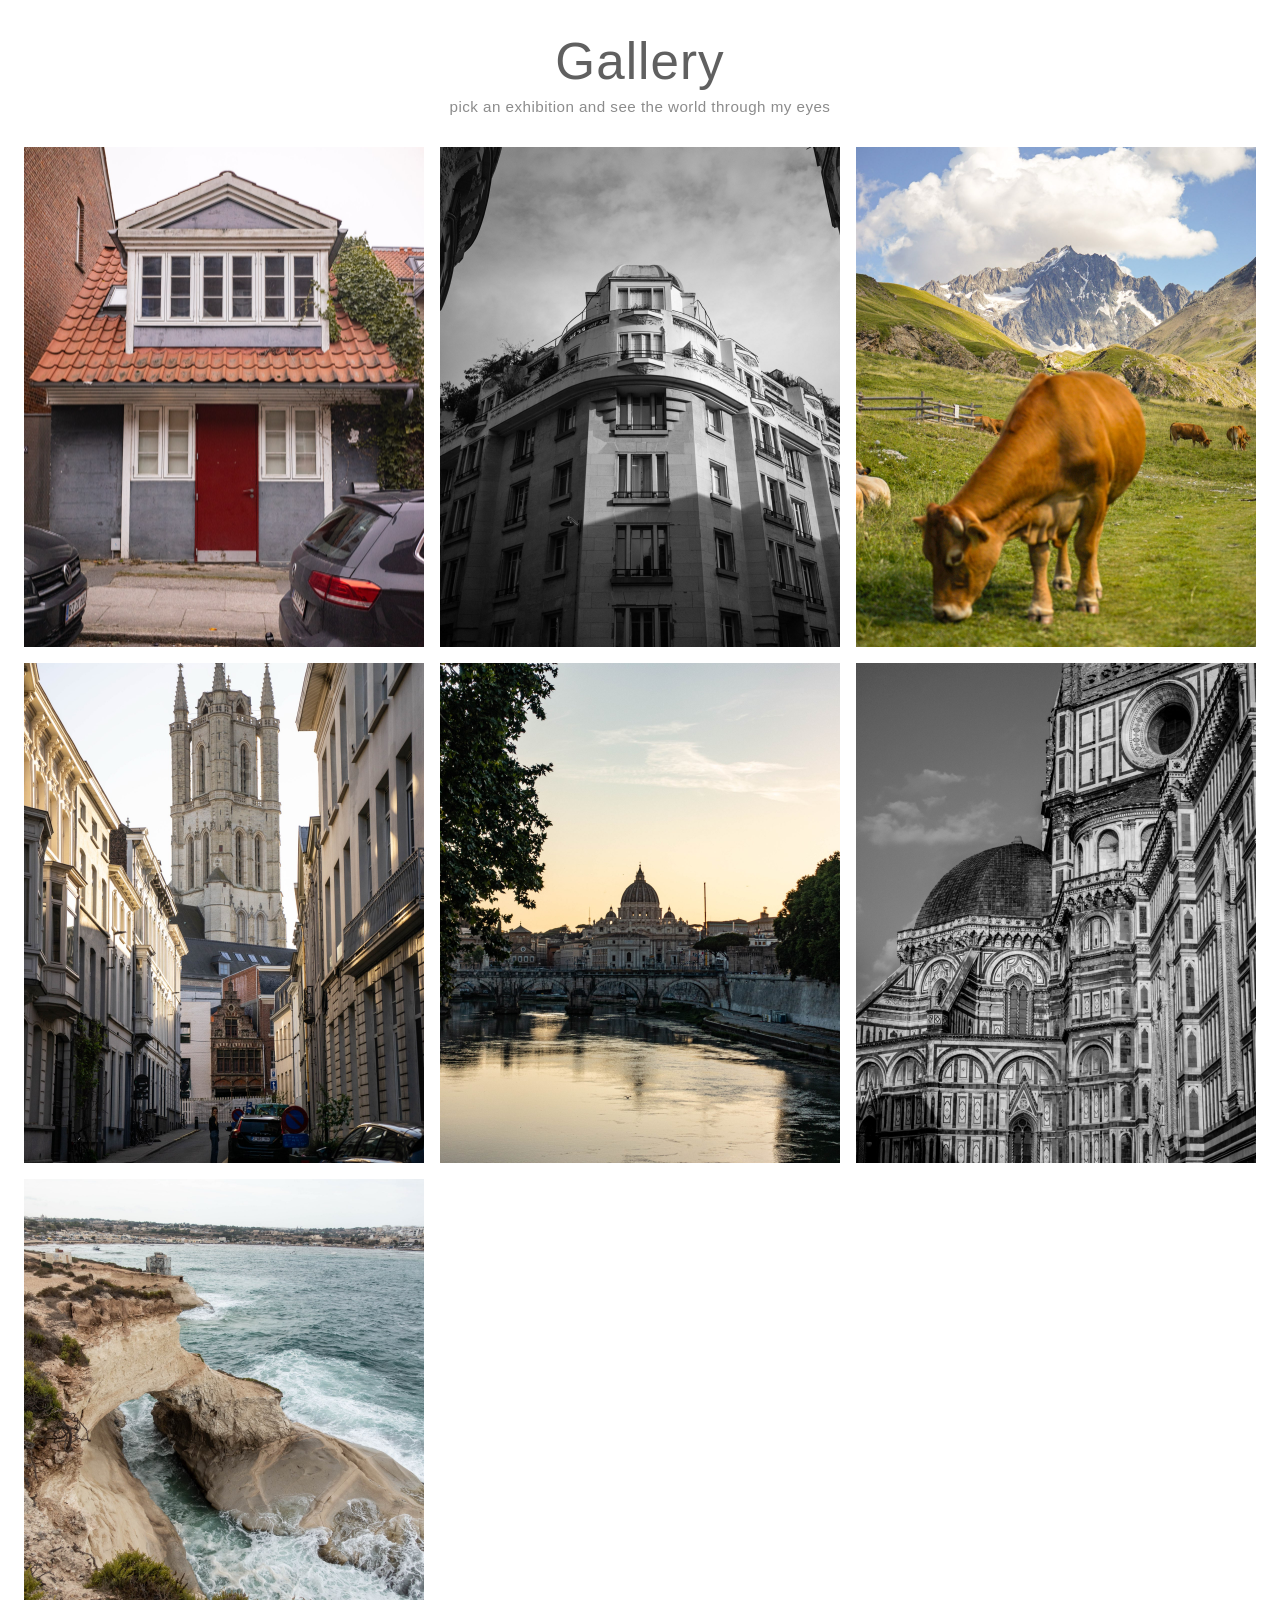
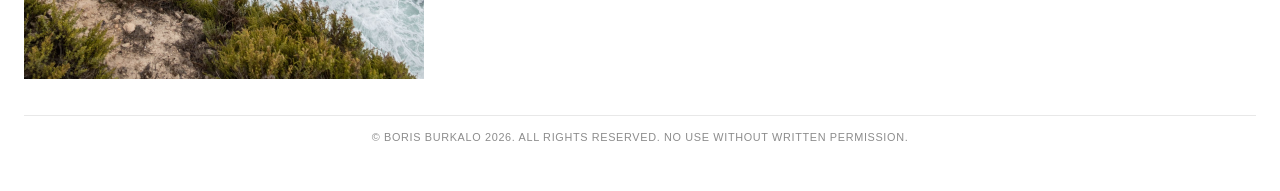
==== index.html @ f30fe3c5 "source" ====
<!DOCTYPE html>
<html lang="en">
  <head>
    <meta charset="utf-8" />
    <meta name="viewport" content="width=device-width, initial-scale=1" />
    <meta name="color-scheme" content="light" />
    <title>Gallery</title>
    <link rel="stylesheet" href="assets/styles.css" />
    <script defer src="assets/script.js"></script>
  </head>
  <body class="home-page">
    <main class="page-shell">
      
        <section class="home-header">
          <h1>Gallery</h1>
          <p>pick an exhibition and see the world through my eyes</p>
        </section>
        <section class="album-grid" aria-label="Album list">
          <article class="album-card">
      <a href="albums/denmark.html" class="album-card-link">
        <img
          class="album-card-image"
          src="assets/galleries/denmark/cover.jpg"
          alt="Cover image for Denmark"
          loading="lazy"
        />
        <div class="album-card-title">
          <h2>Denmark</h2>
        </div>
      </a>
    </article>
<article class="album-card">
      <a href="albums/paris.html" class="album-card-link">
        <img
          class="album-card-image"
          src="assets/galleries/paris/cover.jpg"
          alt="Cover image for Paris"
          loading="lazy"
        />
        <div class="album-card-title">
          <h2>Paris</h2>
        </div>
      </a>
    </article>
<article class="album-card">
      <a href="albums/roadtrip.html" class="album-card-link">
        <img
          class="album-card-image"
          src="assets/galleries/roadtrip/cover.jpg"
          alt="Cover image for Roadtrip"
          loading="lazy"
        />
        <div class="album-card-title">
          <h2>Roadtrip</h2>
        </div>
      </a>
    </article>
<article class="album-card">
      <a href="albums/belgium.html" class="album-card-link">
        <img
          class="album-card-image"
          src="assets/galleries/belgium/cover.jpg"
          alt="Cover image for Belgium"
          loading="lazy"
        />
        <div class="album-card-title">
          <h2>Belgium</h2>
        </div>
      </a>
    </article>
<article class="album-card">
      <a href="albums/italy.html" class="album-card-link">
        <img
          class="album-card-image"
          src="assets/galleries/italy/cover.jpg"
          alt="Cover image for Italy"
          loading="lazy"
        />
        <div class="album-card-title">
          <h2>Italy</h2>
        </div>
      </a>
    </article>
<article class="album-card">
      <a href="albums/tuscany.html" class="album-card-link">
        <img
          class="album-card-image"
          src="assets/galleries/tuscany/cover.jpg"
          alt="Cover image for Tuscany"
          loading="lazy"
        />
        <div class="album-card-title">
          <h2>Tuscany</h2>
        </div>
      </a>
    </article>
<article class="album-card">
      <a href="albums/malta.html" class="album-card-link">
        <img
          class="album-card-image"
          src="assets/galleries/malta/cover.jpg"
          alt="Cover image for Malta"
          loading="lazy"
        />
        <div class="album-card-title">
          <h2>Malta</h2>
        </div>
      </a>
    </article>
        </section>
        <footer class="site-notice">
      <p>© Boris Burkalo 2026. All rights reserved. No use without written permission.</p>
    </footer>
        
    </main>
  </body>
</html>
---- assets/styles.css ----
:root {
  --page-background: #ffffff;
  --surface: #ffffff;
  --surface-strong: #ffffff;
  --text-primary: rgb(96, 96, 96);
  --text-secondary: rgb(140, 140, 140);
  --border-soft: rgb(232, 232, 232);
  --border-strong: rgb(180, 180, 180);
  --shadow-soft: none;
  --content-width: min(1280px, calc(100vw - 3rem));
}

*,
*::before,
*::after {
  box-sizing: border-box;
}

html {
  scroll-behavior: smooth;
}

body {
  margin: 0;
  min-height: 100vh;
  color: var(--text-primary);
  background: var(--page-background);
  font-family:
    "Avenir Next",
    Avenir,
    "Segoe UI",
    "Helvetica Neue",
    Helvetica,
    Arial,
    sans-serif;
  font-weight: 400;
}

body.lightbox-open {
  overflow: hidden;
}

img {
  display: block;
  max-width: 100%;
  -webkit-user-drag: none;
  user-select: none;
}

a {
  color: inherit;
}

button {
  font: inherit;
}

.page-shell {
  width: var(--content-width);
  margin: 0 auto;
  padding: 2rem 0 3rem;
  transition:
    filter 180ms ease,
    opacity 180ms ease;
}

body.lightbox-open .page-shell {
  filter: blur(10px);
  opacity: 0.55;
}

.home-header {
  margin: 0 0 2rem;
  text-align: center;
}

.home-header h1 {
  margin: 0;
  font-size: clamp(2rem, 4vw, 3.2rem);
  font-weight: 400;
  letter-spacing: 0.02em;
  color: var(--text-primary);
}

.home-header p {
  margin: 0.45rem 0 0;
  font-size: 0.95rem;
  font-weight: 400;
  letter-spacing: 0.03em;
  color: var(--text-secondary);
}

.site-notice {
  margin-top: 2.25rem;
  padding-top: 0.9rem;
  border-top: 1px solid var(--border-soft);
  text-align: center;
}

.site-notice p {
  margin: 0;
  color: var(--text-secondary);
  font-size: 0.68rem;
  letter-spacing: 0.06em;
  text-transform: uppercase;
}

.back-link {
  color: var(--text-secondary);
}

.album-grid {
  display: grid;
  grid-template-columns: repeat(3, minmax(0, 1fr));
  gap: 1rem;
}

.album-card {
  overflow: hidden;
  position: relative;
  border-radius: 0;
  background: var(--surface);
  transition:
    transform 180ms ease,
    opacity 180ms ease;
}

.album-card:hover,
.album-card:focus-within {
  transform: none;
}

.album-card-link {
  display: block;
  position: relative;
  text-decoration: none;
}

.album-card-image {
  width: 100%;
  aspect-ratio: 4 / 5;
  object-fit: cover;
  transition:
    filter 180ms ease,
    opacity 180ms ease;
}

.album-card-title {
  position: absolute;
  inset: 0;
  display: flex;
  align-items: center;
  justify-content: center;
  padding: 1rem;
  background: rgba(255, 255, 255, 0.18);
  color: #ffffff;
  opacity: 0;
  transition: opacity 180ms ease;
  text-align: center;
}

.album-card:hover .album-card-image,
.album-card:focus-within .album-card-image {
  filter: blur(4px);
  opacity: 0.72;
}

.album-card:hover .album-card-title,
.album-card:focus-within .album-card-title {
  opacity: 1;
}

.album-card-title h2 {
  margin: 0;
  font-size: 0.95rem;
  font-weight: 400;
  letter-spacing: 0.12em;
  text-transform: uppercase;
}

.back-link {
  display: inline-flex;
  margin-bottom: 1.75rem;
  text-decoration: none;
  text-transform: uppercase;
  letter-spacing: 0.12em;
  font-size: 0.74rem;
}

.back-link:hover,
.back-link:focus-visible {
  color: var(--text-primary);
}

.photo-grid {
  columns: 3 22rem;
  gap: 0.85rem;
  column-gap: 0.85rem;
}

.photo-button {
  display: block;
  break-inside: avoid;
  margin: 0 0 0.85rem;
  padding: 0;
  width: 100%;
  border: 0;
  background: transparent;
  cursor: zoom-in;
}

.photo-button img {
  width: 100%;
  height: auto;
  pointer-events: none;
}

.lightbox {
  position: fixed;
  inset: 50% auto auto 50%;
  width: auto;
  max-width: min(92vw, 1600px);
  max-height: 92vh;
  margin: 0;
  padding: 0;
  border: 0;
  background: transparent;
  overflow: visible;
  transform: translate(-50%, -50%);
}

.lightbox::backdrop {
  background: rgba(0, 0, 0, 0.7);
}

.lightbox-image {
  width: auto;
  max-width: min(92vw, 1600px);
  max-height: 92vh;
  object-fit: contain;
  pointer-events: none;
  box-shadow: 0 18px 60px rgba(0, 0, 0, 0.25);
}

@media (max-width: 900px) {
  .page-shell {
    padding-top: 1rem;
  }

  .album-grid {
    grid-template-columns: repeat(2, minmax(0, 1fr));
  }

  .photo-grid {
    columns: 2 16rem;
  }
}

@media (max-width: 640px) {
  .page-shell {
    width: min(100vw - 1.5rem, 1280px);
  }

  .album-grid,
  .photo-grid {
    grid-template-columns: 1fr;
  }

  .photo-grid {
    columns: 1;
  }
}
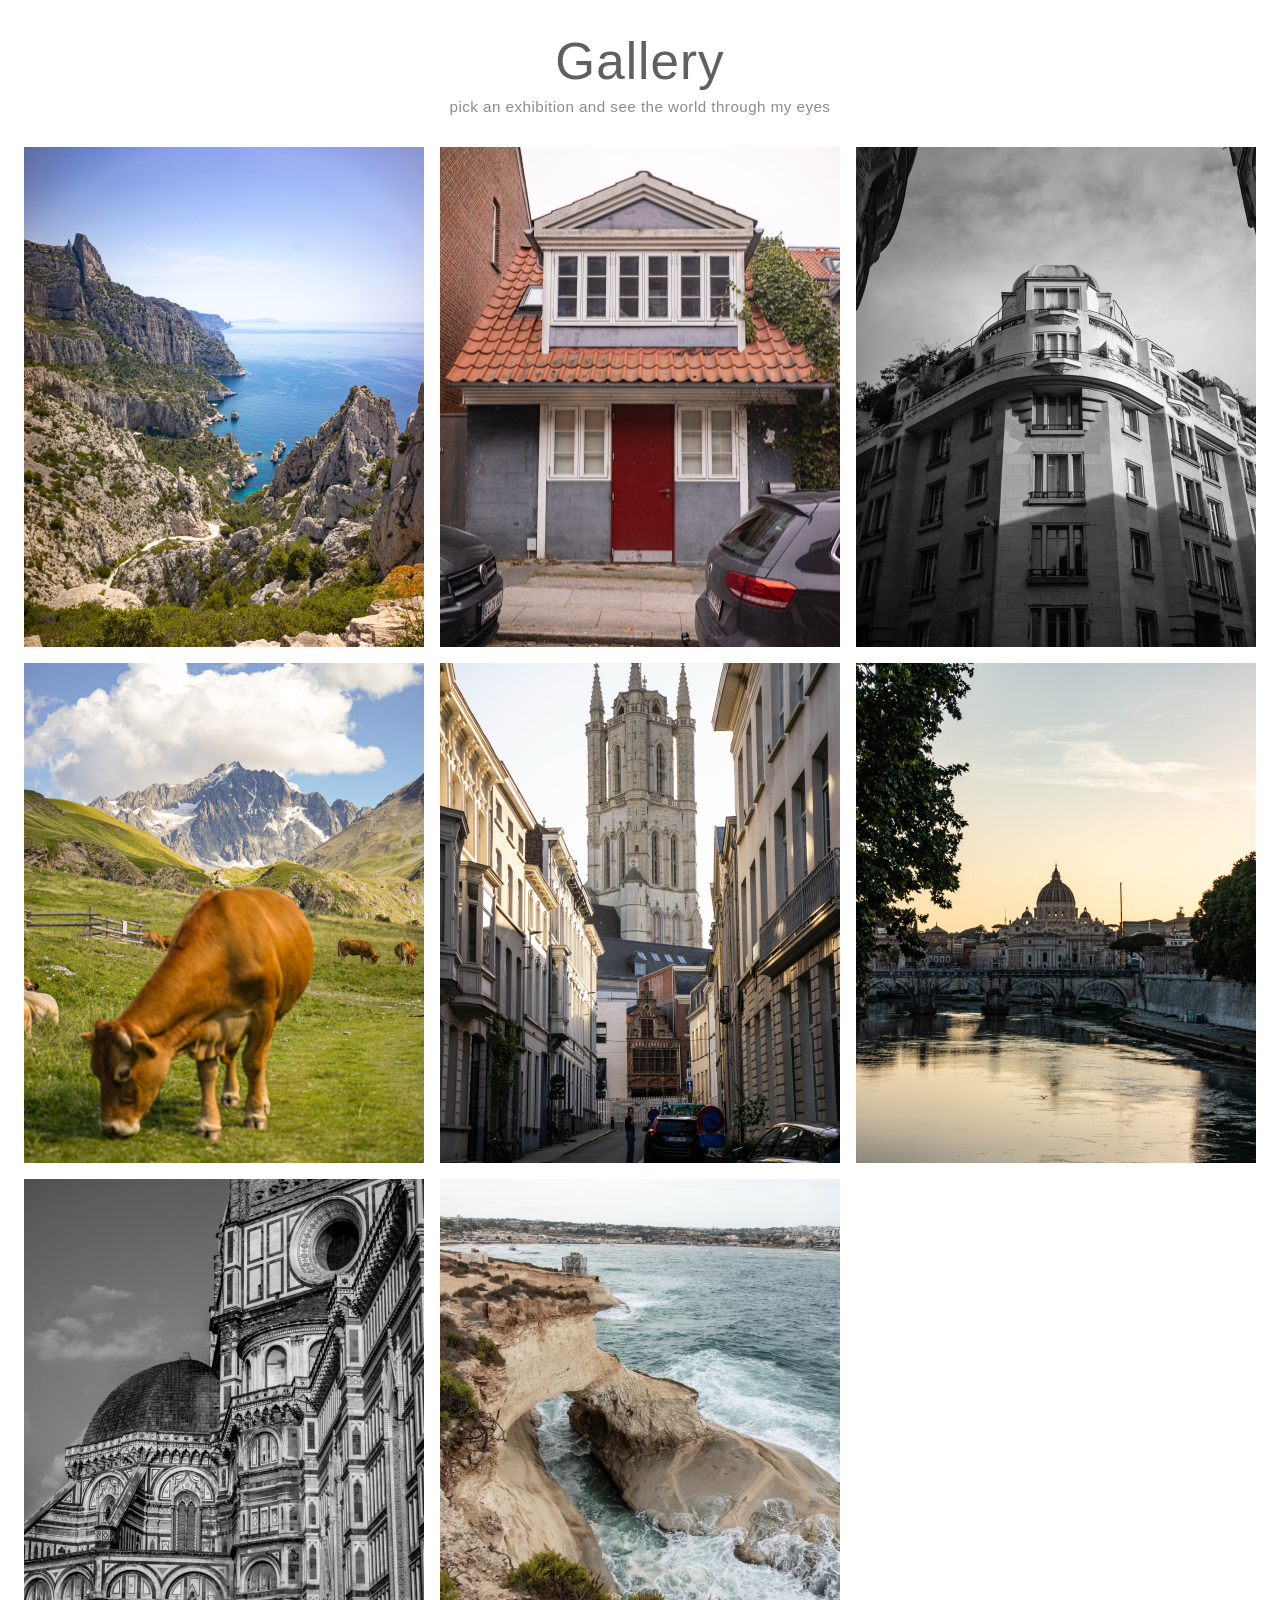
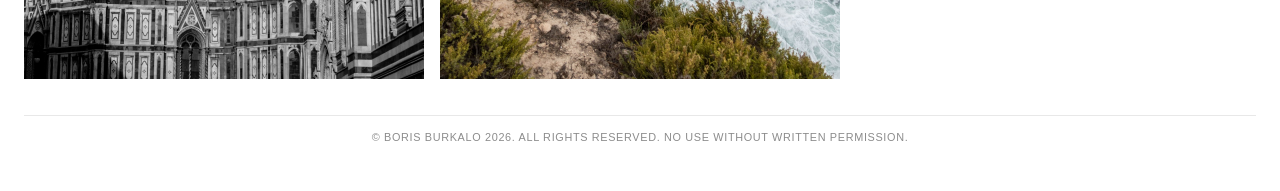
==== commit c4786a35: "added france" ====
--- a/index.html
+++ b/index.html
@@ -17,6 +17,19 @@
         </section>
         <section class="album-grid" aria-label="Album list">
           <article class="album-card">
+      <a href="albums/france.html" class="album-card-link">
+        <img
+          class="album-card-image"
+          src="assets/galleries/france/cover.jpg"
+          alt="Cover image for France"
+          loading="lazy"
+        />
+        <div class="album-card-title">
+          <h2>France</h2>
+        </div>
+      </a>
+    </article>
+<article class="album-card">
       <a href="albums/denmark.html" class="album-card-link">
         <img
           class="album-card-image"
